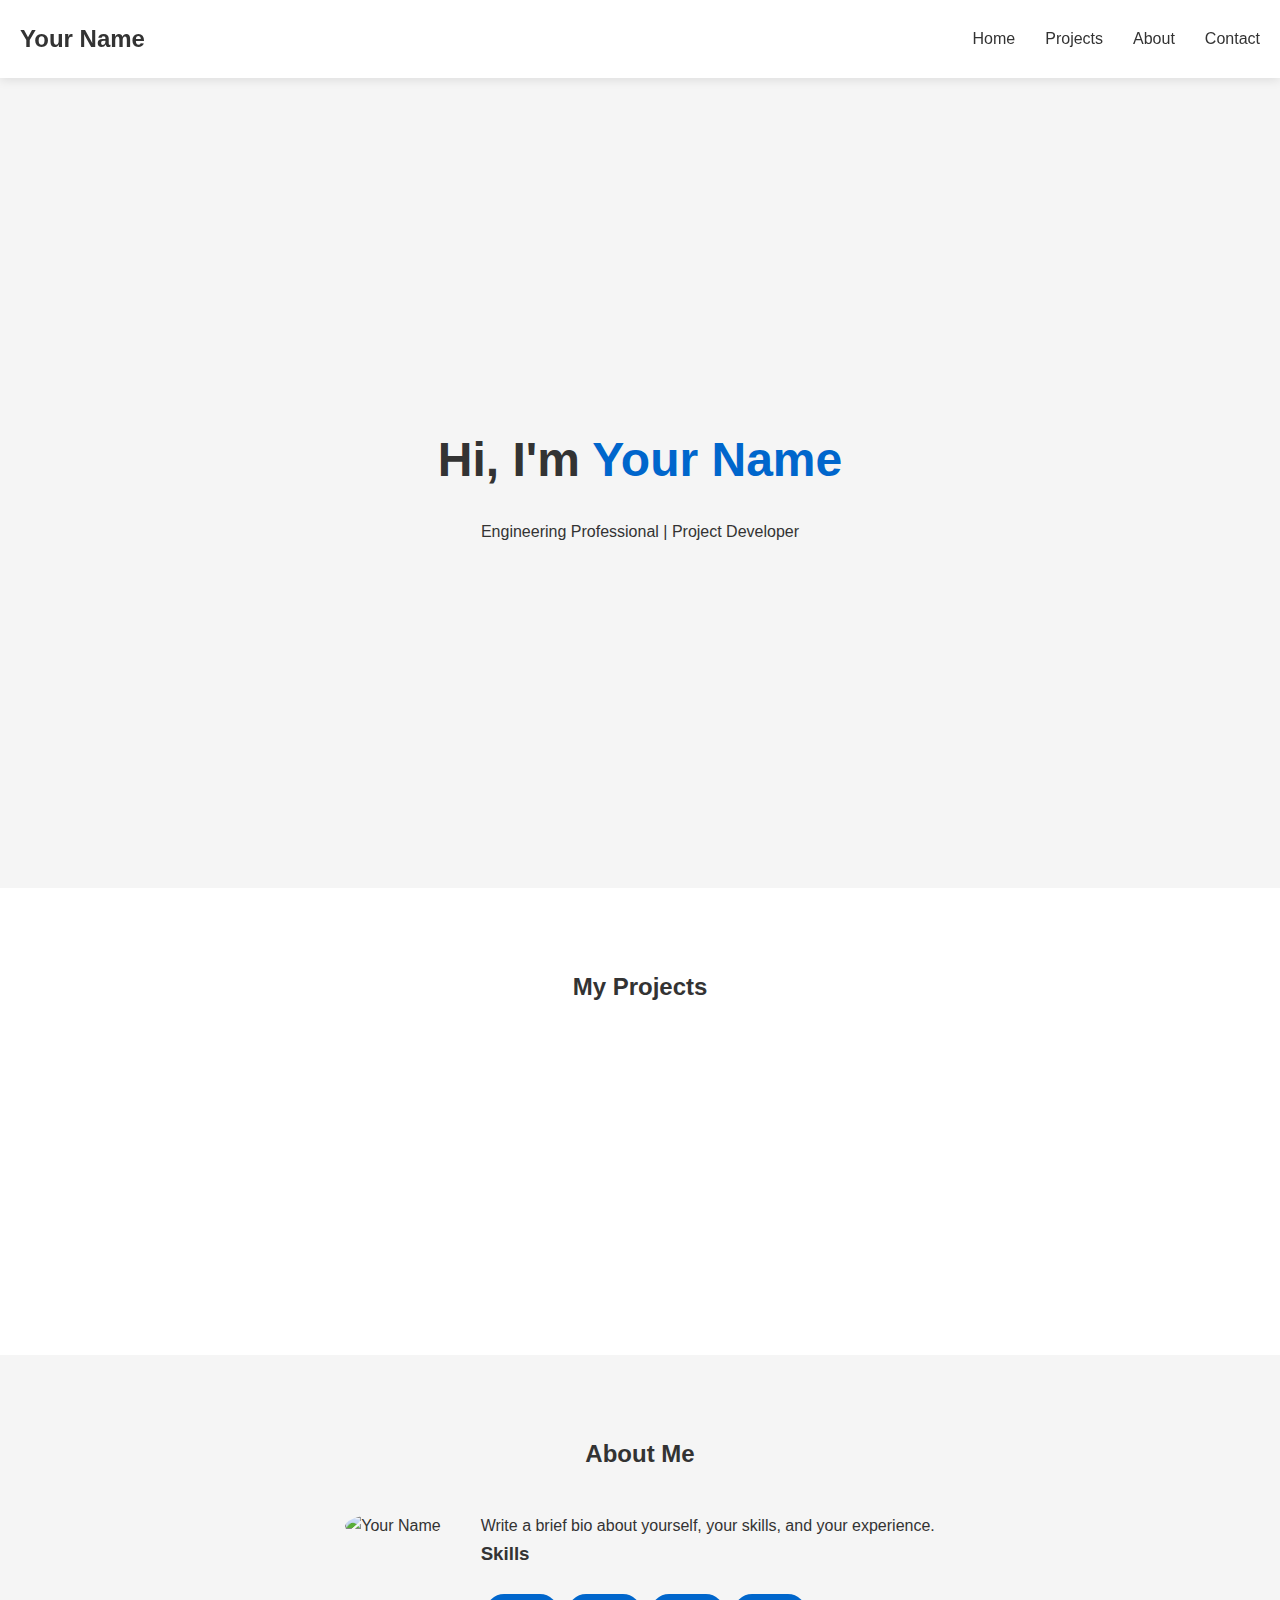
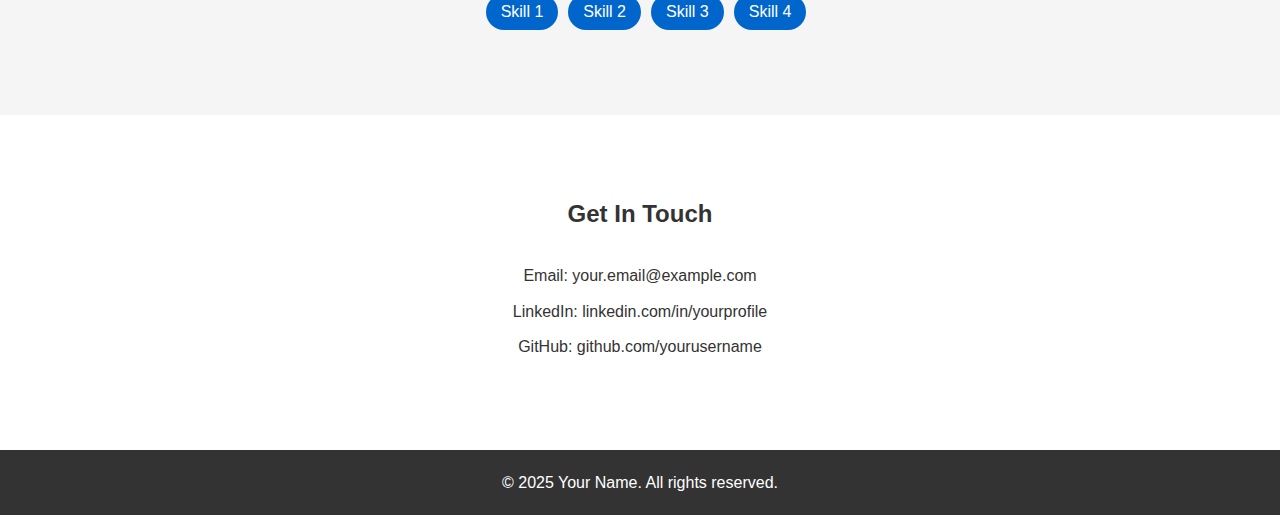
==== index.HTML @ ac310cf2 "Template1" ====
<!DOCTYPE html>
<html lang="en">
<head>
    <meta charset="UTF-8">
    <meta name="viewport" content="width=device-width, initial-scale=1.0">
    <title>My Engineering Portfolio</title>
    <link rel="stylesheet" href="style.css">
</head>
<body>
    <!-- Navigation -->
    <nav>
        <div class="logo">Your Name</div>
        <ul class="nav-links">
            <li><a href="#home">Home</a></li>
            <li><a href="#projects">Projects</a></li>
            <li><a href="#about">About</a></li>
            <li><a href="#contact">Contact</a></li>
        </ul>
    </nav>

    <!-- Hero Section -->
    <section class="hero" id="home">
        <div class="hero-content">
            <h1>Hi, I'm <span class="highlight">Your Name</span></h1>
            <p>Engineering Professional | Project Developer</p>
        </div>
    </section>

    <!-- Projects Section -->
    <section id="projects" class="projects">
        <h2>My Projects</h2>
        <div class="project-grid">
            <!-- Project 1 -->
            <div class="project-card">
                <div class="project-image">
                    <img src="images/project1.jpg" alt="Project 1">
                </div>
                <div class="project-info">
                    <h3>Project Title 1</h3>
                    <p>Project description goes here. Explain what technologies you used and your role.</p>
                    <div class="project-links">
                        <a href="#" class="btn">View Project</a>
                        <a href="#" class="btn">GitHub</a>
                    </div>
                </div>
            </div>
            
            <!-- Project 2 (with GIF) -->
            <div class="project-card">
                <div class="project-image">
                    <img src="images/project2.gif" alt="Project 2">
                </div>
                <div class="project-info">
                    <h3>Project Title 2</h3>
                    <p>This project uses a GIF to demonstrate functionality.</p>
                    <div class="project-links">
                        <a href="#" class="btn">View Project</a>
                        <a href="#" class="btn">GitHub</a>
                    </div>
                </div>
            </div>
        </div>
    </section>

    <!-- About Section -->
    <section id="about" class="about">
        <h2>About Me</h2>
        <div class="about-content">
            <div class="about-image">
                <img src="images/profile.jpg" alt="Your Name">
            </div>
            <div class="about-text">
                <p>Write a brief bio about yourself, your skills, and your experience.</p>
                <div class="skills">
                    <h3>Skills</h3>
                    <ul>
                        <li>Skill 1</li>
                        <li>Skill 2</li>
                        <li>Skill 3</li>
                        <li>Skill 4</li>
                    </ul>
                </div>
            </div>
        </div>
    </section>

    <!-- Contact Section -->
    <section id="contact" class="contact">
        <h2>Get In Touch</h2>
        <div class="contact-info">
            <p>Email: your.email@example.com</p>
            <p>LinkedIn: linkedin.com/in/yourprofile</p>
            <p>GitHub: github.com/yourusername</p>
        </div>
    </section>

    <!-- Footer -->
    <footer>
        <p>&copy; 2025 Your Name. All rights reserved.</p>
    </footer>

    <script src="script.js"></script>
</body>
</html>
---- style.css ----
/* Base Styles */
* {
    margin: 0;
    padding: 0;
    box-sizing: border-box;
}

body {
    font-family: 'Arial', sans-serif;
    line-height: 1.6;
    color: #333;
}

a {
    text-decoration: none;
    color: #0066cc;
}

h1, h2, h3 {
    margin-bottom: 20px;
}

section {
    padding: 80px 20px;
}

/* Navigation */
nav {
    display: flex;
    justify-content: space-between;
    align-items: center;
    padding: 20px;
    background-color: #fff;
    box-shadow: 0 2px 10px rgba(0, 0, 0, 0.1);
    position: sticky;
    top: 0;
    z-index: 100;
}

.logo {
    font-size: 1.5rem;
    font-weight: bold;
}

.nav-links {
    display: flex;
    list-style: none;
}

.nav-links li {
    margin-left: 30px;
}

.nav-links a {
    color: #333;
    transition: color 0.3s;
}

.nav-links a:hover {
    color: #0066cc;
}

/* Hero Section */
.hero {
    height: 90vh;
    display: flex;
    align-items: center;
    justify-content: center;
    text-align: center;
    background-color: #f5f5f5;
}

.hero-content h1 {
    font-size: 3rem;
    margin-bottom: 20px;
}

.highlight {
    color: #0066cc;
}

/* Projects Section */
.projects {
    background-color: #fff;
    text-align: center;
}

.project-grid {
    display: grid;
    grid-template-columns: repeat(auto-fit, minmax(300px, 1fr));
    gap: 30px;
    margin-top: 40px;
}

.project-card {
    background-color: #f9f9f9;
    border-radius: 10px;
    overflow: hidden;
    box-shadow: 0 5px 15px rgba(0, 0, 0, 0.1);
    transition: transform 0.3s;
}

.project-card:hover {
    transform: translateY(-10px);
}

.project-image img {
    width: 100%;
    height: 200px;
    object-fit: cover;
}

.project-info {
    padding: 20px;
}

.project-links {
    margin-top: 20px;
}

.btn {
    display: inline-block;
    padding: 8px 20px;
    background-color: #0066cc;
    color: #fff;
    border-radius: 5px;
    margin-right: 10px;
    transition: background-color 0.3s;
}

.btn:hover {
    background-color: #0055aa;
}

/* About Section */
.about {
    background-color: #f5f5f5;
    text-align: center;
}

.about-content {
    display: flex;
    flex-wrap: wrap;
    justify-content: center;
    gap: 40px;
    margin-top: 40px;
}

.about-image img {
    width: 250px;
    height: 250px;
    border-radius: 50%;
    object-fit: cover;
}

.about-text {
    max-width: 600px;
    text-align: left;
}

.skills ul {
    display: flex;
    flex-wrap: wrap;
    list-style: none;
    margin-top: 10px;
}

.skills li {
    background-color: #0066cc;
    color: #fff;
    padding: 5px 15px;
    border-radius: 20px;
    margin: 5px;
}

/* Contact Section */
.contact {
    text-align: center;
    background-color: #fff;
}

.contact-info {
    margin-top: 30px;
}

.contact-info p {
    margin-bottom: 10px;
}

/* Footer */
footer {
    text-align: center;
    padding: 20px;
    background-color: #333;
    color: #fff;
}

/* Responsive Design */
@media (max-width: 768px) {
    .nav-links {
        display: none;
    }
    
    .hero-content h1 {
        font-size: 2rem;
    }
    
    .about-content {
        flex-direction: column;
        align-items: center;
    }
}
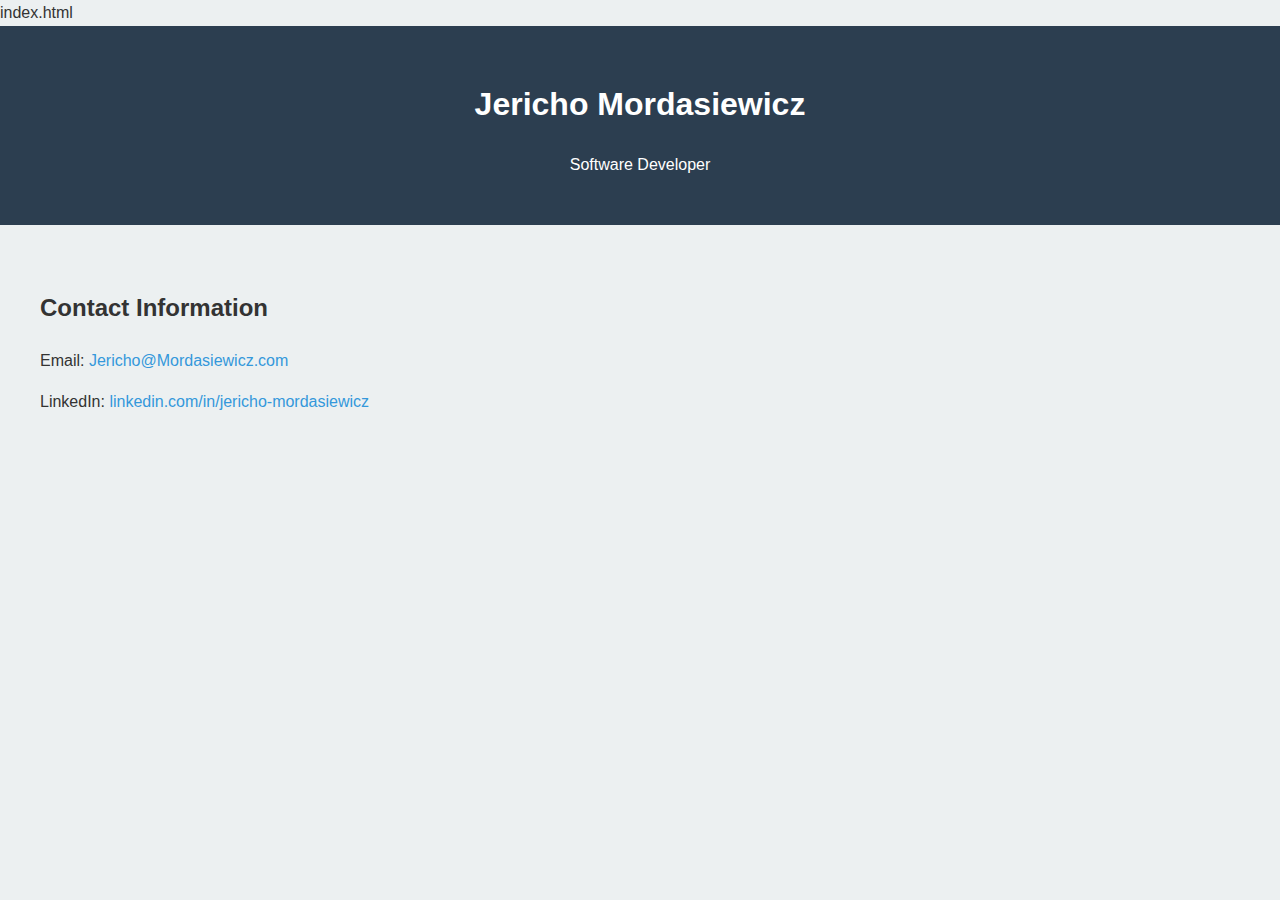
==== commit 30dce101: "Filling in name, contact info" ====
--- a/index.HTML
+++ b/index.HTML
@@ -1,104 +1,66 @@
+index.html
 <!DOCTYPE html>
 <html lang="en">
 <head>
     <meta charset="UTF-8">
     <meta name="viewport" content="width=device-width, initial-scale=1.0">
-    <title>My Engineering Portfolio</title>
-    <link rel="stylesheet" href="style.css">
+    <title>Jericho Mordasiewicz - Portfolio</title>
+    <style>
+        :root {
+            --primary-color: #2c3e50;
+            --accent-color: #3498db;
+            --text-color: #333;
+            --background-color: #ecf0f1;
+        }
+
+        body {
+            font-family: 'Arial', sans-serif;
+            line-height: 1.6;
+            margin: 0;
+            padding: 0;
+            background-color: var(--background-color);
+            color: var(--text-color);
+        }
+
+        header {
+            background-color: var(--primary-color);
+            color: white;
+            text-align: center;
+            padding: 2rem 0;
+        }
+
+        .container {
+            max-width: 1200px;
+            margin: 0 auto;
+            padding: 2rem;
+        }
+
+        .contact-info {
+            margin-top: 2rem;
+        }
+
+        .contact-info a {
+            color: var(--accent-color);
+            text-decoration: none;
+        }
+
+        .contact-info a:hover {
+            text-decoration: underline;
+        }
+    </style>
 </head>
 <body>
-    <!-- Navigation -->
-    <nav>
-        <div class="logo">Your Name</div>
-        <ul class="nav-links">
-            <li><a href="#home">Home</a></li>
-            <li><a href="#projects">Projects</a></li>
-            <li><a href="#about">About</a></li>
-            <li><a href="#contact">Contact</a></li>
-        </ul>
-    </nav>
+    <header>
+        <h1>Jericho Mordasiewicz</h1>
+        <p>Software Developer</p>
+    </header>
 
-    <!-- Hero Section -->
-    <section class="hero" id="home">
-        <div class="hero-content">
-            <h1>Hi, I'm <span class="highlight">Your Name</span></h1>
-            <p>Engineering Professional | Project Developer</p>
-        </div>
-    </section>
-
-    <!-- Projects Section -->
-    <section id="projects" class="projects">
-        <h2>My Projects</h2>
-        <div class="project-grid">
-            <!-- Project 1 -->
-            <div class="project-card">
-                <div class="project-image">
-                    <img src="images/project1.jpg" alt="Project 1">
-                </div>
-                <div class="project-info">
-                    <h3>Project Title 1</h3>
-                    <p>Project description goes here. Explain what technologies you used and your role.</p>
-                    <div class="project-links">
-                        <a href="#" class="btn">View Project</a>
-                        <a href="#" class="btn">GitHub</a>
-                    </div>
-                </div>
-            </div>
-            
-            <!-- Project 2 (with GIF) -->
-            <div class="project-card">
-                <div class="project-image">
-                    <img src="images/project2.gif" alt="Project 2">
-                </div>
-                <div class="project-info">
-                    <h3>Project Title 2</h3>
-                    <p>This project uses a GIF to demonstrate functionality.</p>
-                    <div class="project-links">
-                        <a href="#" class="btn">View Project</a>
-                        <a href="#" class="btn">GitHub</a>
-                    </div>
-                </div>
-            </div>
-        </div>
-    </section>
-
-    <!-- About Section -->
-    <section id="about" class="about">
-        <h2>About Me</h2>
-        <div class="about-content">
-            <div class="about-image">
-                <img src="images/profile.jpg" alt="Your Name">
-            </div>
-            <div class="about-text">
-                <p>Write a brief bio about yourself, your skills, and your experience.</p>
-                <div class="skills">
-                    <h3>Skills</h3>
-                    <ul>
-                        <li>Skill 1</li>
-                        <li>Skill 2</li>
-                        <li>Skill 3</li>
-                        <li>Skill 4</li>
-                    </ul>
-                </div>
-            </div>
-        </div>
-    </section>
-
-    <!-- Contact Section -->
-    <section id="contact" class="contact">
-        <h2>Get In Touch</h2>
-        <div class="contact-info">
-            <p>Email: your.email@example.com</p>
-            <p>LinkedIn: linkedin.com/in/yourprofile</p>
-            <p>GitHub: github.com/yourusername</p>
-        </div>
-    </section>
-
-    <!-- Footer -->
-    <footer>
-        <p>&copy; 2025 Your Name. All rights reserved.</p>
-    </footer>
-
-    <script src="script.js"></script>
+    <div class="container">
+        <section class="contact-info">
+            <h2>Contact Information</h2>
+            <p>Email: <a href="mailto:Jericho@Mordasiewicz.com">Jericho@Mordasiewicz.com</a></p>
+            <p>LinkedIn: <a href="https://linkedin.com/in/jericho-mordasiewicz" target="_blank">linkedin.com/in/jericho-mordasiewicz</a></p>
+        </section>
+    </div>
 </body>
-</html>
+</html>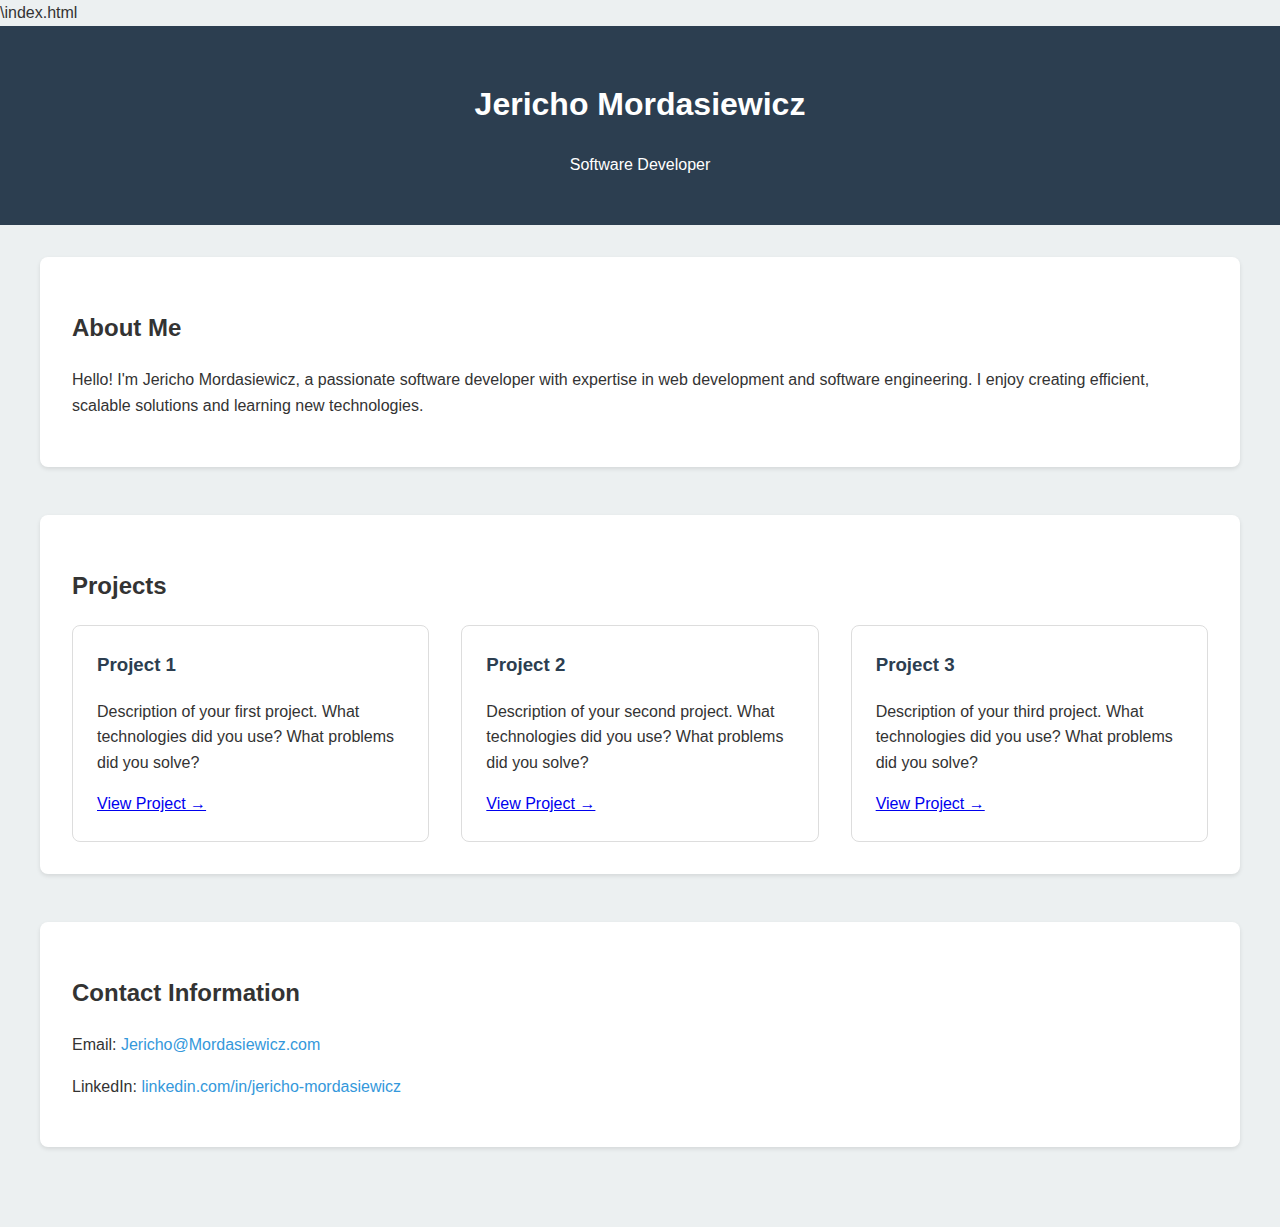
==== commit 7a0ae9c1: "Fixed about me" ====
--- a/index.HTML
+++ b/index.HTML
@@ -1,4 +1,4 @@
-index.html
+\index.html
 <!DOCTYPE html>
 <html lang="en">
 <head>
@@ -35,8 +35,12 @@
             padding: 2rem;
         }
 
-        .contact-info {
-            margin-top: 2rem;
+        section {
+            margin-bottom: 3rem;
+            padding: 2rem;
+            background-color: white;
+            border-radius: 8px;
+            box-shadow: 0 2px 4px rgba(0,0,0,0.1);
         }
 
         .contact-info a {
@@ -47,6 +51,23 @@
         .contact-info a:hover {
             text-decoration: underline;
         }
+
+        .project-grid {
+            display: grid;
+            grid-template-columns: repeat(auto-fit, minmax(300px, 1fr));
+            gap: 2rem;
+        }
+
+        .project-card {
+            padding: 1.5rem;
+            border: 1px solid #ddd;
+            border-radius: 8px;
+        }
+
+        .project-card h3 {
+            color: var(--primary-color);
+            margin-top: 0;
+        }
     </style>
 </head>
 <body>
@@ -56,6 +77,32 @@
     </header>
 
     <div class="container">
+        <section class="about">
+            <h2>About Me</h2>
+            <p>Hello! I'm Jericho Mordasiewicz, a passionate software developer with expertise in web development and software engineering. I enjoy creating efficient, scalable solutions and learning new technologies.</p>
+        </section>
+
+        <section class="projects">
+            <h2>Projects</h2>
+            <div class="project-grid">
+                <div class="project-card">
+                    <h3>Project 1</h3>
+                    <p>Description of your first project. What technologies did you use? What problems did you solve?</p>
+                    <a href="#" class="project-link">View Project →</a>
+                </div>
+                <div class="project-card">
+                    <h3>Project 2</h3>
+                    <p>Description of your second project. What technologies did you use? What problems did you solve?</p>
+                    <a href="#" class="project-link">View Project →</a>
+                </div>
+                <div class="project-card">
+                    <h3>Project 3</h3>
+                    <p>Description of your third project. What technologies did you use? What problems did you solve?</p>
+                    <a href="#" class="project-link">View Project →</a>
+                </div>
+            </div>
+        </section>
+
         <section class="contact-info">
             <h2>Contact Information</h2>
             <p>Email: <a href="mailto:Jericho@Mordasiewicz.com">Jericho@Mordasiewicz.com</a></p>
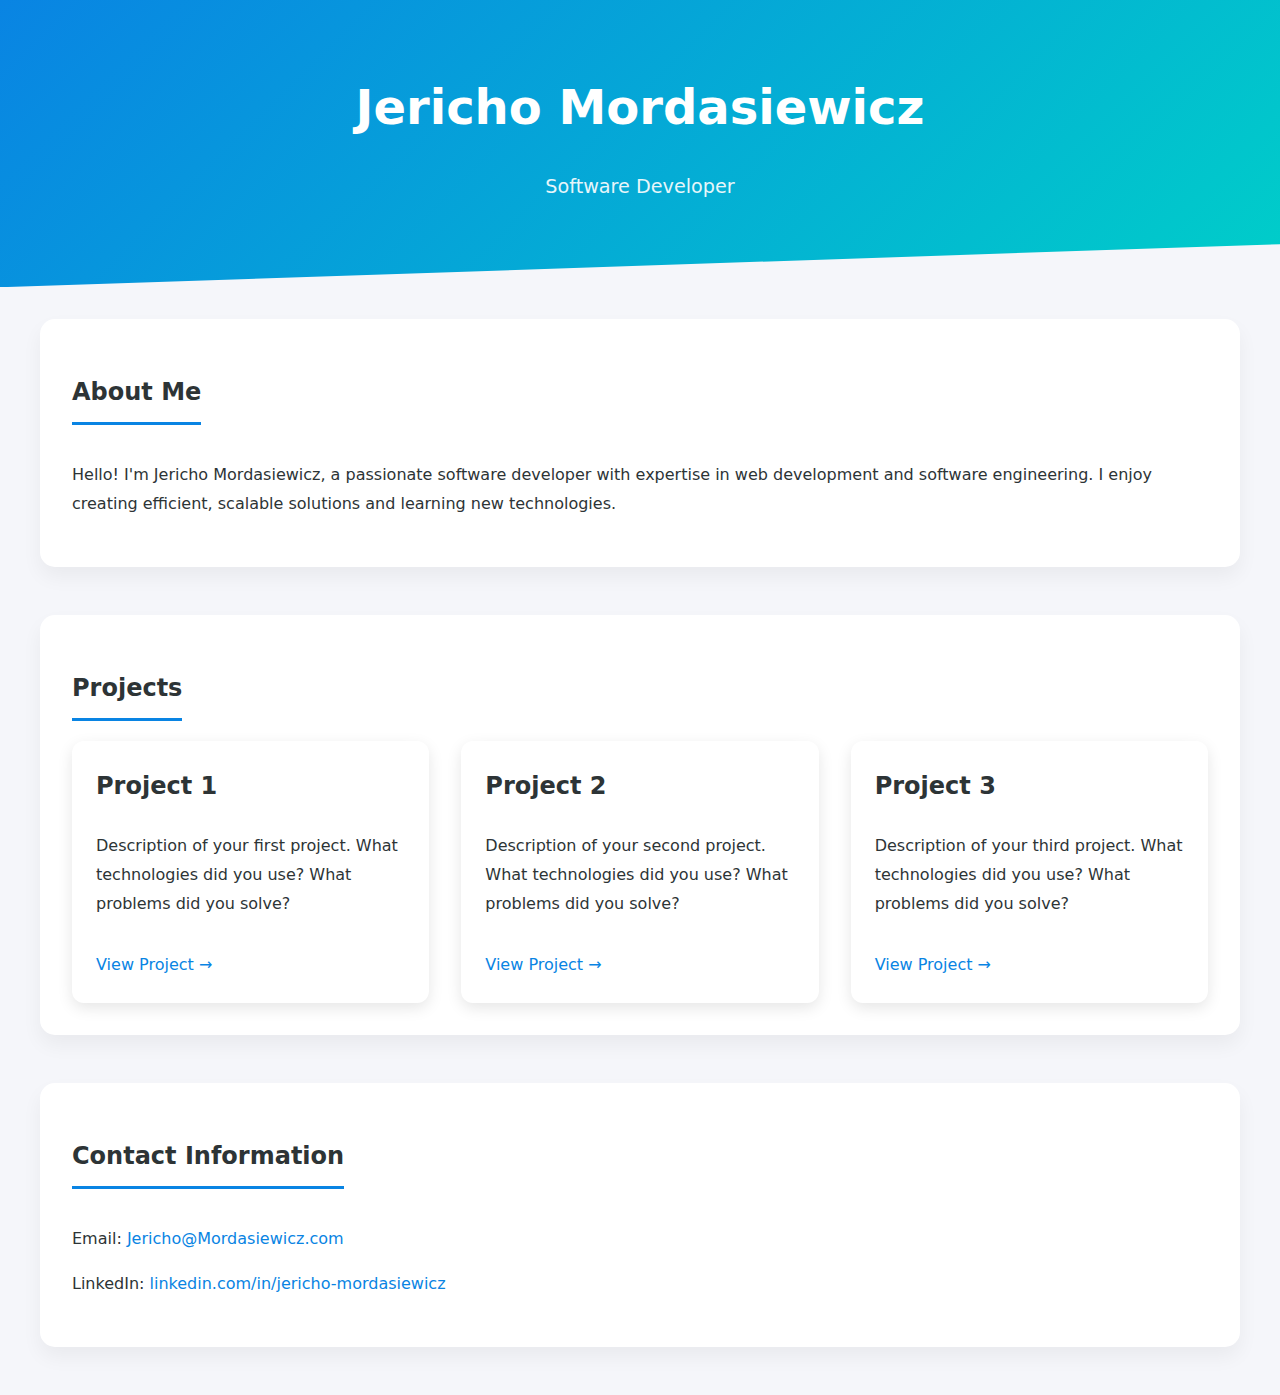
==== commit 438dbdac: "review" ====
--- a/index.HTML
+++ b/index.HTML
@@ -1,21 +1,23 @@
-\index.html
+
 <!DOCTYPE html>
 <html lang="en">
 <head>
     <meta charset="UTF-8">
     <meta name="viewport" content="width=device-width, initial-scale=1.0">
     <title>Jericho Mordasiewicz - Portfolio</title>
+    <link rel="stylesheet" href="https://cdnjs.cloudflare.com/ajax/libs/animate.css/4.1.1/animate.min.css">
     <style>
         :root {
-            --primary-color: #2c3e50;
-            --accent-color: #3498db;
-            --text-color: #333;
-            --background-color: #ecf0f1;
+            --primary-color: #2d3436;
+            --accent-color: #0984e3;
+            --text-color: #2d3436;
+            --background-color: #f5f6fa;
+            --gradient: linear-gradient(135deg, #0984e3, #00cec9);
         }
 
         body {
-            font-family: 'Arial', sans-serif;
-            line-height: 1.6;
+            font-family: 'Segoe UI', system-ui, sans-serif;
+            line-height: 1.8;
             margin: 0;
             padding: 0;
             background-color: var(--background-color);
@@ -23,33 +25,61 @@
         }
 
         header {
-            background-color: var(--primary-color);
+            background: var(--gradient);
             color: white;
             text-align: center;
-            padding: 2rem 0;
+            padding: 4rem 0;
+            clip-path: polygon(0 0, 100% 0, 100% 85%, 0 100%);
+            margin-bottom: 2rem;
+        }
+
+        header h1 {
+            font-size: 3rem;
+            margin: 0;
+            animation: fadeInDown 1s;
+        }
+
+        header p {
+            font-size: 1.2rem;
+            opacity: 0.9;
+            animation: fadeInUp 1s;
         }
 
         .container {
             max-width: 1200px;
             margin: 0 auto;
-            padding: 2rem;
+            padding: 0 2rem;
         }
 
         section {
             margin-bottom: 3rem;
             padding: 2rem;
             background-color: white;
-            border-radius: 8px;
-            box-shadow: 0 2px 4px rgba(0,0,0,0.1);
+            border-radius: 15px;
+            box-shadow: 0 10px 20px rgba(0,0,0,0.05);
+            transition: transform 0.3s ease;
+        }
+
+        section:hover {
+            transform: translateY(-5px);
+        }
+
+        h2 {
+            color: var(--primary-color);
+            border-bottom: 3px solid var(--accent-color);
+            display: inline-block;
+            padding-bottom: 0.5rem;
         }
 
         .contact-info a {
             color: var(--accent-color);
             text-decoration: none;
+            transition: color 0.3s ease;
+            font-weight: 500;
         }
 
         .contact-info a:hover {
-            text-decoration: underline;
+            color: #0052cc;
         }
 
         .project-grid {
@@ -60,13 +90,50 @@
 
         .project-card {
             padding: 1.5rem;
-            border: 1px solid #ddd;
-            border-radius: 8px;
+            border: none;
+            border-radius: 12px;
+            background: white;
+            box-shadow: 0 5px 15px rgba(0,0,0,0.1);
+            transition: all 0.3s ease;
+        }
+
+        .project-card:hover {
+            transform: translateY(-10px);
+            box-shadow: 0 15px 30px rgba(0,0,0,0.15);
         }
 
         .project-card h3 {
             color: var(--primary-color);
             margin-top: 0;
+            font-size: 1.5rem;
+        }
+
+        .project-link {
+            display: inline-block;
+            margin-top: 1rem;
+            color: var(--accent-color);
+            text-decoration: none;
+            font-weight: 500;
+            transition: transform 0.3s ease;
+        }
+
+        .project-link:hover {
+            transform: translateX(5px);
+        }
+
+        @keyframes fadeInUp {
+            from {
+                opacity: 0;
+                transform: translateY(20px);
+            }
+            to {
+                opacity: 1;
+                transform: translateY(0);
+            }
+        }
+
+        .about, .projects, .contact-info {
+            animation: fadeInUp 1s;
         }
     </style>
 </head>
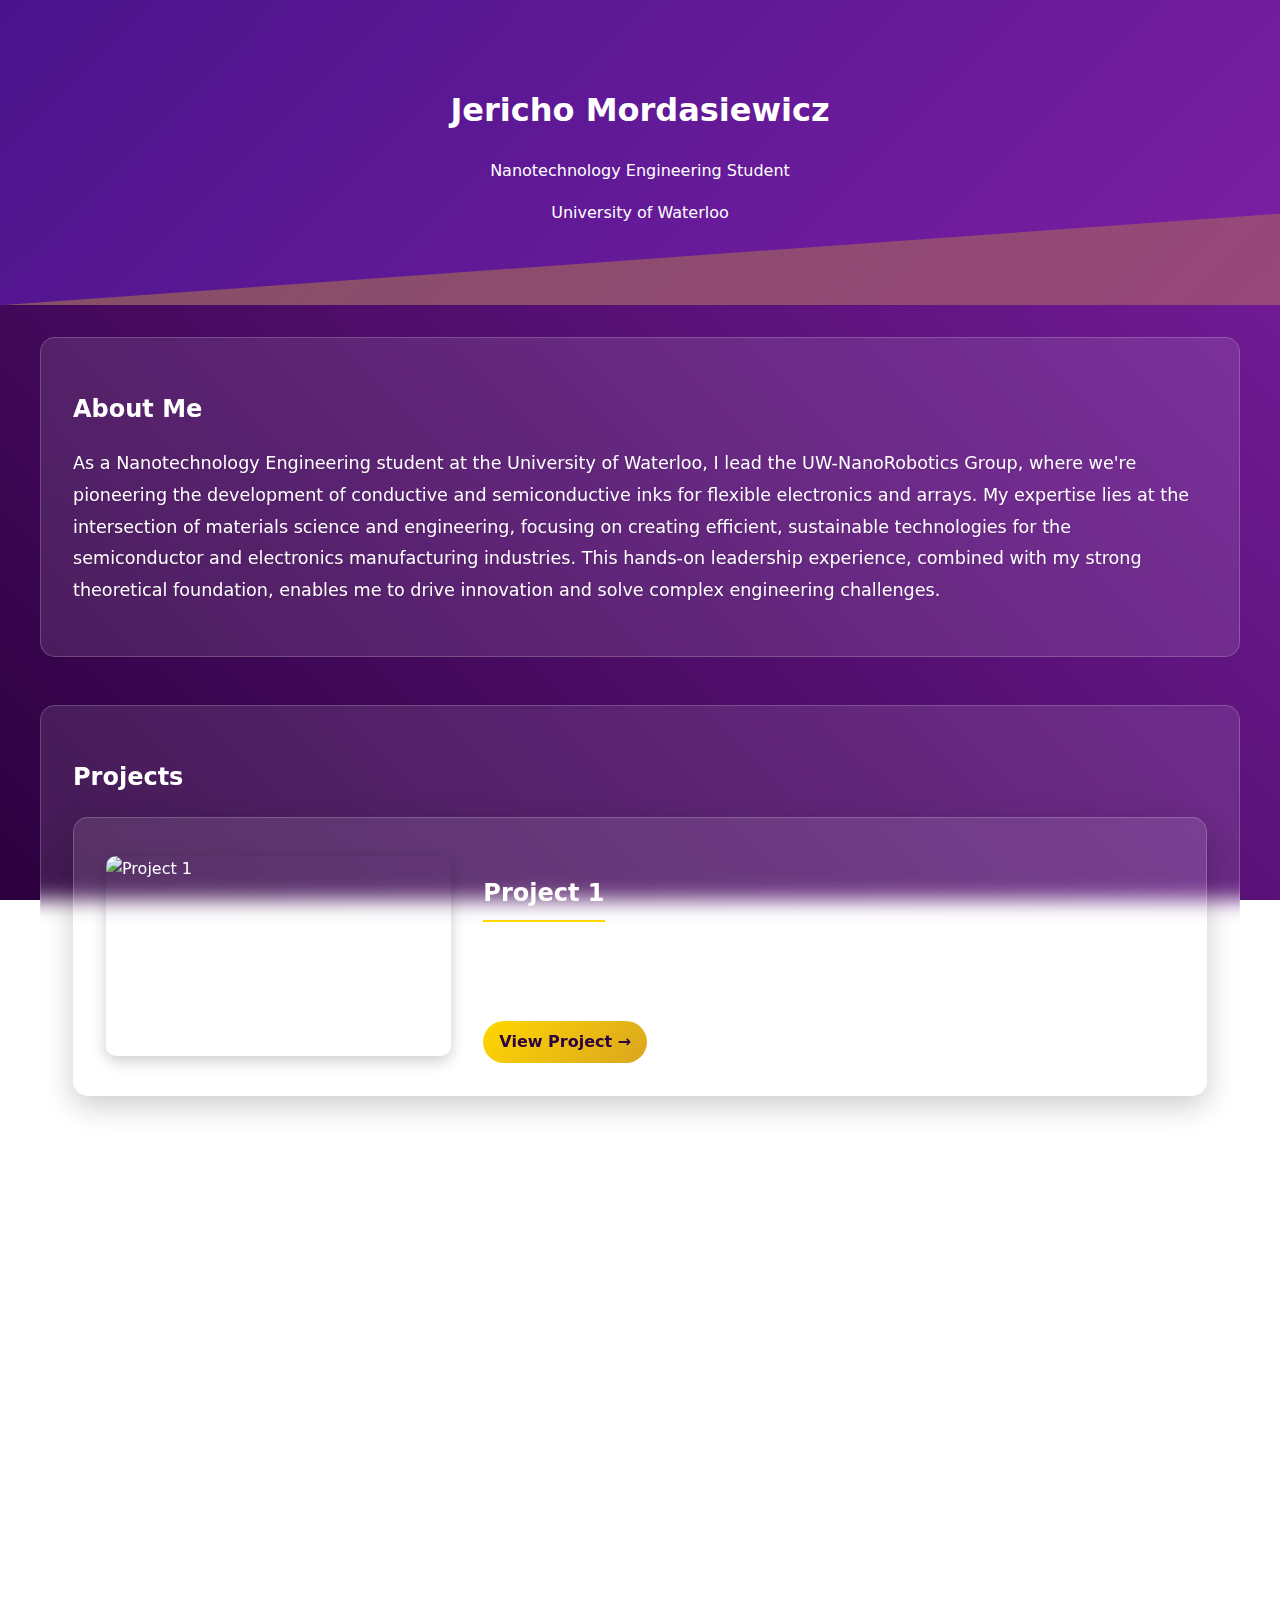
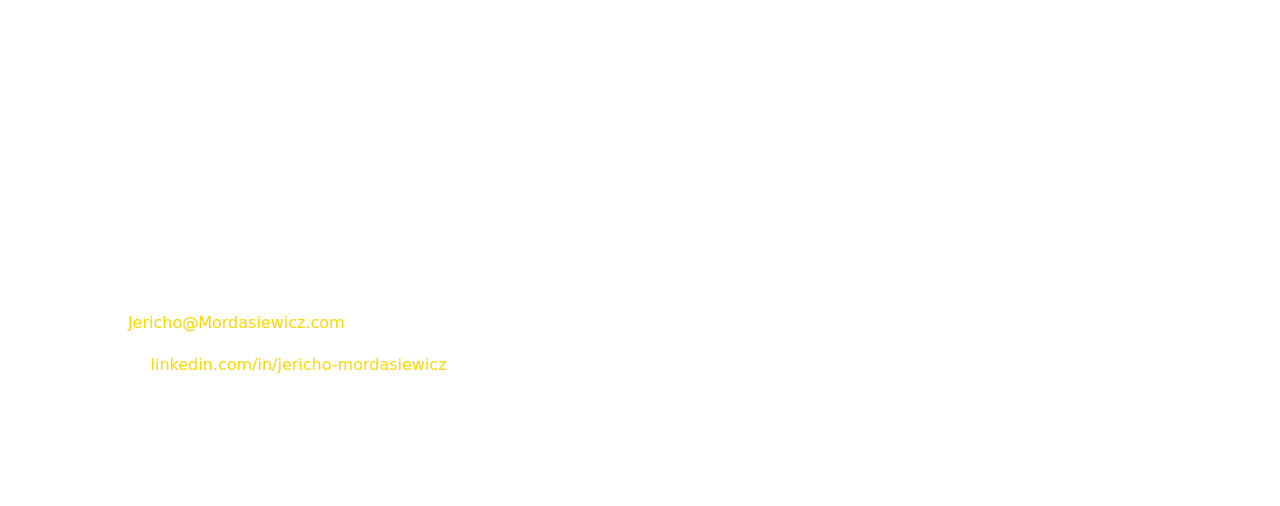
==== commit 8fd0f80a: "cons" ====
--- a/index.HTML
+++ b/index.HTML
@@ -1,4 +1,3 @@
-
 <!DOCTYPE html>
 <html lang="en">
 <head>
@@ -6,57 +5,61 @@
     <meta name="viewport" content="width=device-width, initial-scale=1.0">
     <title>Jericho Mordasiewicz - Portfolio</title>
     <link rel="stylesheet" href="https://cdnjs.cloudflare.com/ajax/libs/animate.css/4.1.1/animate.min.css">
+    <link rel="stylesheet" href="styles.css">
+    <script src="script.js" defer></script>
     <style>
         :root {
-            --primary-color: #2d3436;
-            --accent-color: #0984e3;
-            --text-color: #2d3436;
-            --background-color: #f5f6fa;
-            --gradient: linear-gradient(135deg, #0984e3, #00cec9);
+            --primary-gradient: linear-gradient(135deg, #4a148c, #7b1fa2);
+            --accent-gradient: linear-gradient(135deg, #ffd700, #daa520);
+            --bg-pattern: radial-gradient(circle at 0% 0%, rgba(255, 215, 0, 0.1) 0%, transparent 50%),
+                         radial-gradient(circle at 100% 100%, rgba(74, 20, 140, 0.1) 0%, transparent 50%);
+            --text-color: #ffffff;
+            --card-bg: rgba(255, 255, 255, 0.95);
         }
 
         body {
-            font-family: 'Segoe UI', system-ui, sans-serif;
-            line-height: 1.8;
+            background: linear-gradient(45deg, #2c003e, #7b1fa2), var(--bg-pattern);
+            background-attachment: fixed;
+            font-family: 'Segoe UI', system-ui, -apple-system, sans-serif;
+            line-height: 1.6;
             margin: 0;
             padding: 0;
-            background-color: var(--background-color);
             color: var(--text-color);
         }
 
         header {
-            background: var(--gradient);
-            color: white;
+            background: var(--primary-gradient);
+            position: relative;
+            overflow: hidden;
+            padding: 4rem 0;
             text-align: center;
-            padding: 4rem 0;
-            clip-path: polygon(0 0, 100% 0, 100% 85%, 0 100%);
-            margin-bottom: 2rem;
-        }
-
-        header h1 {
-            font-size: 3rem;
-            margin: 0;
-            animation: fadeInDown 1s;
-        }
-
-        header p {
-            font-size: 1.2rem;
-            opacity: 0.9;
-            animation: fadeInUp 1s;
+        }
+
+        header::after {
+            content: '';
+            position: absolute;
+            bottom: 0;
+            left: 0;
+            right: 0;
+            height: 30%;
+            background: var(--accent-gradient);
+            clip-path: polygon(100% 0, 0% 100%, 100% 100%);
+            opacity: 0.3;
         }
 
         .container {
             max-width: 1200px;
             margin: 0 auto;
-            padding: 0 2rem;
+            padding: 2rem;
         }
 
         section {
             margin-bottom: 3rem;
             padding: 2rem;
-            background-color: white;
+            background: rgba(255, 255, 255, 0.1);
+            backdrop-filter: blur(10px);
+            border: 1px solid rgba(255, 255, 255, 0.2);
             border-radius: 15px;
-            box-shadow: 0 10px 20px rgba(0,0,0,0.05);
             transition: transform 0.3s ease;
         }
 
@@ -64,108 +67,137 @@
             transform: translateY(-5px);
         }
 
-        h2 {
-            color: var(--primary-color);
-            border-bottom: 3px solid var(--accent-color);
+        .about p {
+            font-size: 1.1rem;
+            line-height: 1.8;
+            text-shadow: 1px 1px 2px rgba(0, 0, 0, 0.1);
+        }
+
+        .project-grid {
+            display: flex;
+            flex-direction: column;
+            gap: 2rem;
+        }
+
+        .project-card {
+            background: rgba(255, 255, 255, 0.1);
+            padding: 2rem;
+            border-radius: 15px;
+            box-shadow: 0 10px 30px rgba(0, 0, 0, 0.2);
+            transform: translateX(-50px);
+            opacity: 0;
+            animation: slideIn 0.5s ease forwards;
+            display: grid;
+            grid-template-columns: 1fr 2fr;
+            gap: 2rem;
+            align-items: center;
+            border: 1px solid rgba(255, 255, 255, 0.2);
+        }
+
+        .project-card:nth-child(2) {
+            animation-delay: 0.2s;
+        }
+
+        .project-card:nth-child(3) {
+            animation-delay: 0.4s;
+        }
+
+        .project-image {
+            width: 100%;
+            height: 200px;
+            object-fit: cover;
+            border-radius: 10px;
+            box-shadow: 0 5px 15px rgba(0, 0, 0, 0.2);
+        }
+
+        .project-content h3 {
+            color: var(--text-color);
+            font-size: 1.5rem;
+            margin-bottom: 1rem;
+            border-bottom: 2px solid #ffd700;
+            padding-bottom: 0.5rem;
             display: inline-block;
-            padding-bottom: 0.5rem;
+        }
+
+        .project-link {
+            display: inline-block;
+            padding: 0.5rem 1rem;
+            background: var(--accent-gradient);
+            color: #2c003e;
+            text-decoration: none;
+            border-radius: 25px;
+            font-weight: bold;
+            transition: transform 0.3s ease, box-shadow 0.3s ease;
+        }
+
+        .project-link:hover {
+            transform: translateY(-2px);
+            box-shadow: 0 5px 15px rgba(218, 165, 32, 0.4);
+        }
+
+        @keyframes slideIn {
+            to {
+                transform: translateX(0);
+                opacity: 1;
+            }
         }
 
         .contact-info a {
-            color: var(--accent-color);
+            color: #ffd700;
             text-decoration: none;
             transition: color 0.3s ease;
-            font-weight: 500;
         }
 
         .contact-info a:hover {
-            color: #0052cc;
-        }
-
-        .project-grid {
-            display: grid;
-            grid-template-columns: repeat(auto-fit, minmax(300px, 1fr));
-            gap: 2rem;
-        }
-
-        .project-card {
-            padding: 1.5rem;
-            border: none;
-            border-radius: 12px;
-            background: white;
-            box-shadow: 0 5px 15px rgba(0,0,0,0.1);
-            transition: all 0.3s ease;
-        }
-
-        .project-card:hover {
-            transform: translateY(-10px);
-            box-shadow: 0 15px 30px rgba(0,0,0,0.15);
-        }
-
-        .project-card h3 {
-            color: var(--primary-color);
-            margin-top: 0;
-            font-size: 1.5rem;
-        }
-
-        .project-link {
-            display: inline-block;
-            margin-top: 1rem;
-            color: var(--accent-color);
-            text-decoration: none;
-            font-weight: 500;
-            transition: transform 0.3s ease;
-        }
-
-        .project-link:hover {
-            transform: translateX(5px);
-        }
-
-        @keyframes fadeInUp {
-            from {
-                opacity: 0;
-                transform: translateY(20px);
-            }
-            to {
-                opacity: 1;
-                transform: translateY(0);
-            }
-        }
-
-        .about, .projects, .contact-info {
-            animation: fadeInUp 1s;
+            color: #daa520;
+            text-decoration: underline;
         }
     </style>
 </head>
 <body>
     <header>
         <h1>Jericho Mordasiewicz</h1>
-        <p>Software Developer</p>
+        <p>Nanotechnology Engineering Student</p>
+        <p>University of Waterloo</p>
     </header>
 
     <div class="container">
         <section class="about">
             <h2>About Me</h2>
-            <p>Hello! I'm Jericho Mordasiewicz, a passionate software developer with expertise in web development and software engineering. I enjoy creating efficient, scalable solutions and learning new technologies.</p>
+            <p>As a Nanotechnology Engineering student at the University of Waterloo, I lead the UW-NanoRobotics Group, 
+            where we're pioneering the development of conductive and semiconductive inks for flexible electronics and arrays. 
+            My expertise lies at the intersection of materials science and engineering, focusing on creating efficient, 
+            sustainable technologies for the semiconductor and electronics manufacturing industries. This hands-on leadership 
+            experience, combined with my strong theoretical foundation, enables me to drive innovation and solve complex 
+            engineering challenges.</p>
         </section>
 
         <section class="projects">
             <h2>Projects</h2>
             <div class="project-grid">
                 <div class="project-card">
-                    <h3>Project 1</h3>
-                    <p>Description of your first project. What technologies did you use? What problems did you solve?</p>
-                    <a href="#" class="project-link">View Project →</a>
+                    <img src="https://picsum.photos/400/300?random=1" alt="Project 1" class="project-image">
+                    <div class="project-content">
+                        <h3>Project 1</h3>
+                        <p>Description of your first project. What technologies did you use? What problems did you solve?</p>
+                        <a href="#" class="project-link">View Project →</a>
+                    </div>
                 </div>
                 <div class="project-card">
-                    <h3>Project 2</h3>
-                    <p>Description of your second project. What technologies did you use? What problems did you solve?</p>
-                    <a href="#" class="project-link">View Project →</a>
+                    <img src="https://picsum.photos/400/300?random=2" alt="Project 2" class="project-image">
+                    <div class="project-content">
+                        <h3>Project 2</h3>
+                        <p>Description of your second project. What technologies did you use? What problems did you solve?</p>
+                        <a href="#" class="project-link">View Project →</a>
+                    </div>
                 </div>
                 <div class="project-card">
-                    <h3>Project 3</h3>
-                    <p>Description of your third project. What technologies did you use? What problems did you solve?</p>
-                    <a href="#" class="project-link">View Project →</a>
+                    <img src="https://picsum.photos/400/300?random=3" alt="Project 3" class="project-image">
+                    <div class="project-content">
+                        <h3>Project 3</h3>
+                        <p>Description of your third project. What technologies did you use? What problems did you solve?</p>
+                        <a href="#" class="project-link">View Project →</a>
+                    </div>
                 </div>
             </div>
         </section>
